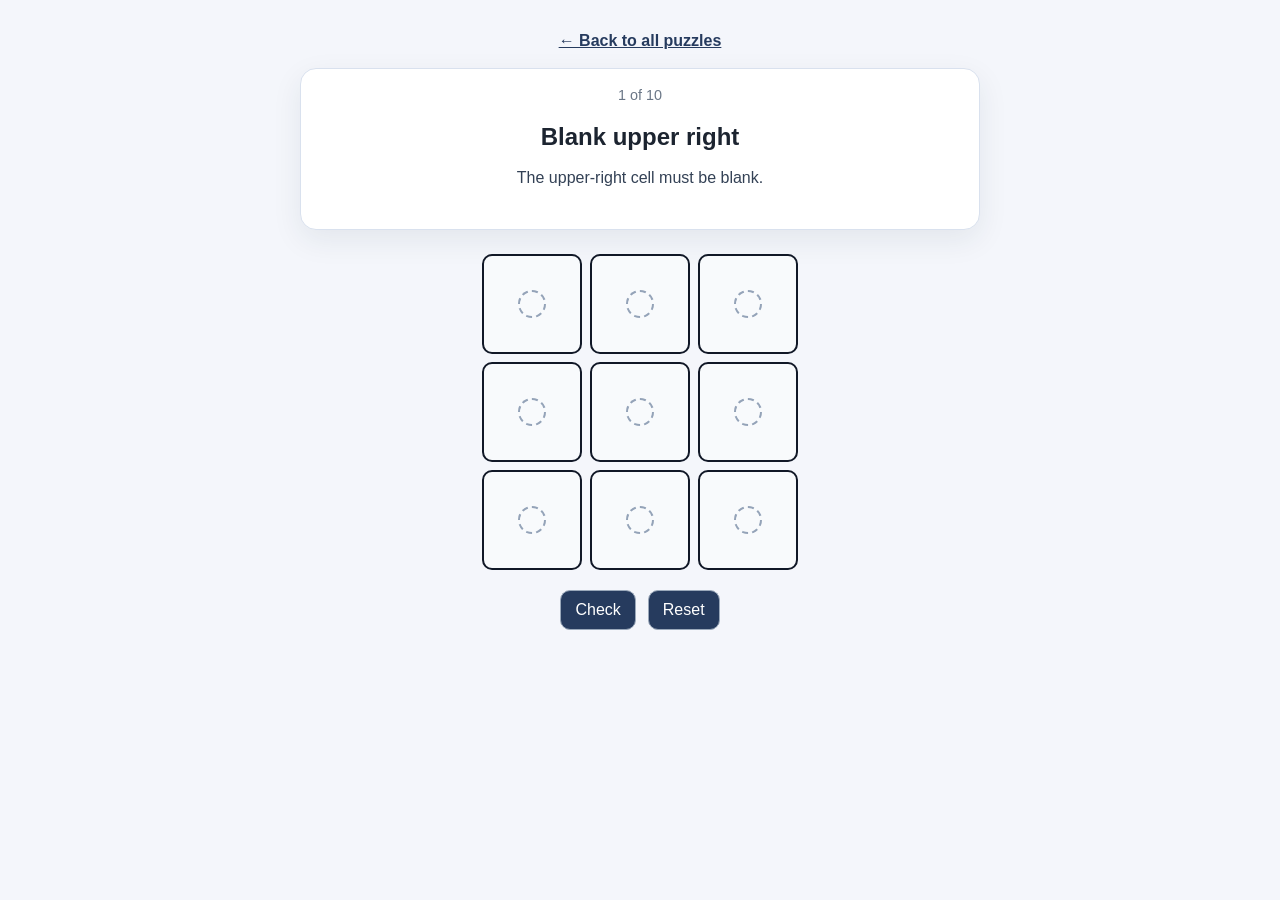
==== puzzle.html @ add0b803 "Separate homepage from puzzle page" ====
<!DOCTYPE html>
<html lang="en">
<head>
  <meta charset="UTF-8">
  <meta name="viewport" content="width=device-width, initial-scale=1.0">
  <title>Logic Puzzle</title>
  <link rel="stylesheet" href="style.css">
</head>
<body>
  <main class="game puzzle-view" aria-labelledby="puzzleTitle">
    <a class="home-link" href="index.html">← Back to all puzzles</a>

    <article class="puzzle-card">
      <p id="puzzleCount" class="puzzle-count"></p>
      <h1 id="puzzleTitle"></h1>
      <p id="rule" class="rule"></p>
    </article>

    <div id="grid" class="grid" aria-label="Logic puzzle grid"></div>

    <div class="actions">
      <button type="button" onclick="checkGrid()">Check</button>
      <button type="button" onclick="resetGrid()">Reset</button>
    </div>
    <p id="result" aria-live="polite"></p>
  </main>

  <script src="script.js"></script>
</body>
</html>
---- style.css ----
* {
  box-sizing: border-box;
}

body {
  min-height: 100vh;
  margin: 0;
  background: #f4f6fb;
  color: #1c2430;
  font-family: Arial, sans-serif;
  text-align: center;
}

.game {
  width: min(92vw, 680px);
  margin: 0 auto;
  padding: 32px 0;
}

h1 {
  margin-bottom: 8px;
}

.intro {
  margin-top: 0;
  color: #526070;
}

.puzzle-list {
  display: grid;
  grid-template-columns: repeat(auto-fit, minmax(210px, 1fr));
  gap: 14px;
  margin-top: 28px;
}

.puzzle-link {
  display: flex;
  min-height: 110px;
  flex-direction: column;
  justify-content: center;
  gap: 8px;
  padding: 18px;
  border: 1px solid #d9e1ee;
  border-radius: 16px;
  background: white;
  color: #1c2430;
  text-decoration: none;
  box-shadow: 0 10px 30px rgba(31, 45, 61, 0.08);
}

.puzzle-link:hover,
.puzzle-link:focus-visible {
  border-color: #365482;
  outline: none;
  transform: translateY(-2px);
}

.puzzle-link span {
  color: #6a7686;
  font-size: 0.9rem;
}

.puzzle-link strong {
  font-size: 1.1rem;
}

.home-link {
  display: inline-block;
  margin-bottom: 18px;
  color: #263b5e;
  font-weight: 700;
}

.puzzle-card {
  margin: 0 auto 24px;
  padding: 18px;
  border: 1px solid #d9e1ee;
  border-radius: 16px;
  background: white;
  box-shadow: 0 10px 30px rgba(31, 45, 61, 0.08);
}

button {
  border: 1px solid #9aa8ba;
  border-radius: 10px;
  padding: 10px 14px;
  background: #263b5e;
  color: white;
  cursor: pointer;
  font: inherit;
}

button:hover,
button:focus-visible {
  background: #365482;
}

.puzzle-count {
  margin: 0;
  color: #6a7686;
  font-size: 0.9rem;
}

.rule {
  min-height: 44px;
  margin-bottom: 0;
  color: #334155;
  line-height: 1.4;
}

.grid {
  display: grid;
  grid-template-columns: repeat(3, 100px);
  justify-content: center;
  gap: 8px;
  margin: 20px auto;
}

.cell {
  width: 100px;
  height: 100px;
  border: 2px solid #111827;
  display: flex;
  align-items: center;
  justify-content: center;
  cursor: pointer;
  padding: 0;
}

.cell:focus-visible {
  outline: 4px solid #ffbf47;
  outline-offset: 2px;
}

.blank {
  background: #f8fafc;
}

.blank::after {
  content: '';
  width: 24px;
  height: 24px;
  border: 2px dashed #94a3b8;
  border-radius: 50%;
}

.white { background: white; }
.gray { background: #9ca3af; }
.black { background: #111827; color: white; }

svg {
  width: 64px;
  height: 64px;
}

.actions {
  display: flex;
  justify-content: center;
  gap: 12px;
}

#result {
  min-height: 28px;
  font-size: 1.25rem;
  font-weight: 700;
}

.valid {
  color: #15803d;
}

.invalid {
  color: #b91c1c;
}
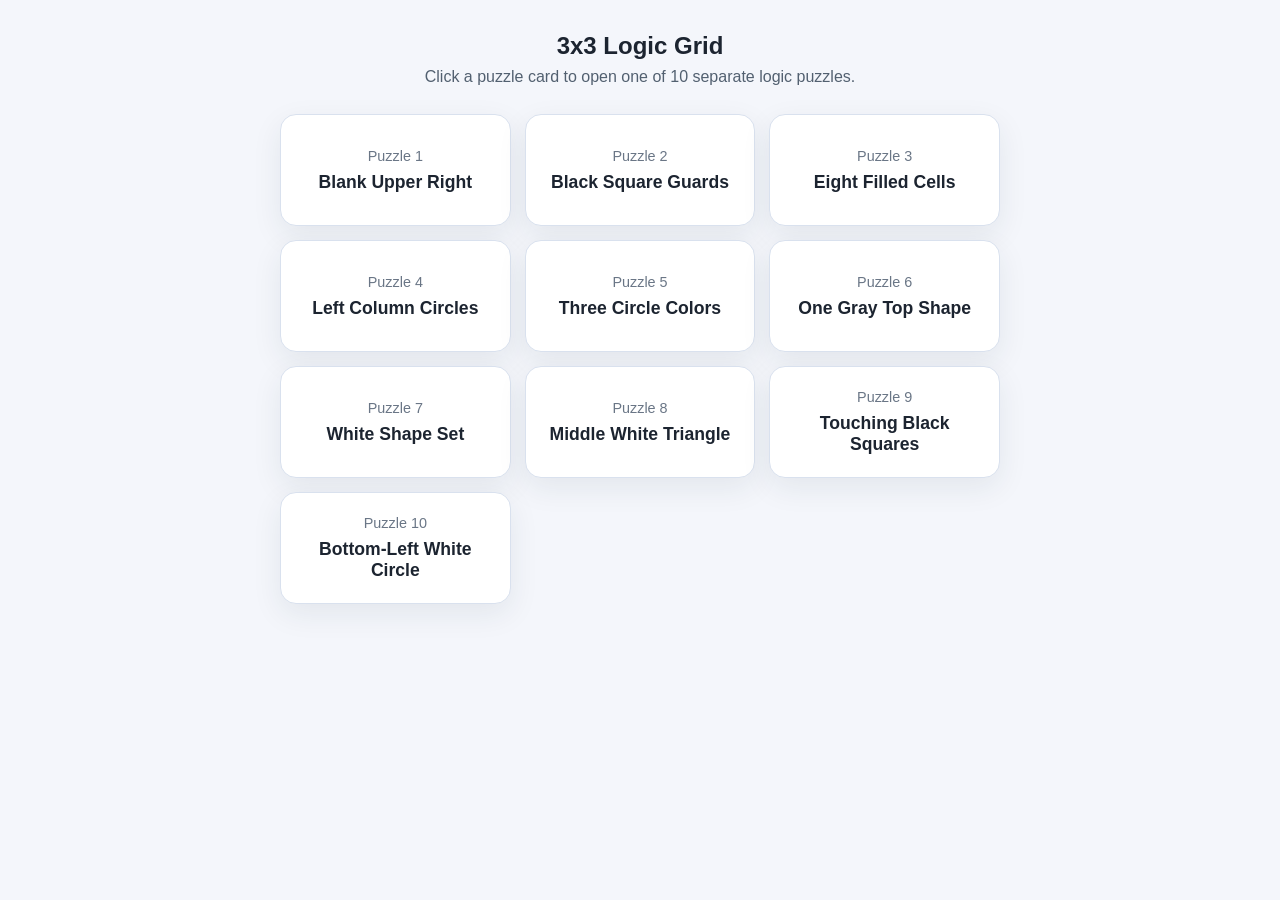
==== commit 5406b1b0: "Replace puzzle dropdown with clickable puzzle cards" ====
--- a/puzzle.html
+++ b/puzzle.html
@@ -3,26 +3,34 @@
 <head>
   <meta charset="UTF-8">
   <meta name="viewport" content="width=device-width, initial-scale=1.0">
-  <title>Logic Puzzle</title>
+  <title>3x3 Logic Grid</title>
   <link rel="stylesheet" href="style.css">
 </head>
 <body>
-  <main class="game puzzle-view" aria-labelledby="puzzleTitle">
-    <a class="home-link" href="index.html">← Back to all puzzles</a>
+  <main class="game">
+    <section id="home" class="home" aria-labelledby="homeTitle">
+      <h1 id="homeTitle">3x3 Logic Grid</h1>
+      <p class="intro">Click a puzzle card to open one of 10 separate logic puzzles.</p>
+      <nav id="puzzleList" class="puzzle-list" aria-label="Puzzle list"></nav>
+    </section>
 
-    <article class="puzzle-card">
-      <p id="puzzleCount" class="puzzle-count"></p>
-      <h1 id="puzzleTitle"></h1>
-      <p id="rule" class="rule"></p>
-    </article>
+    <section id="puzzleView" class="puzzle-view" aria-labelledby="puzzleTitle" hidden>
+      <a class="home-link" href="#">← Back to all puzzles</a>
 
-    <div id="grid" class="grid" aria-label="Logic puzzle grid"></div>
+      <article class="puzzle-card">
+        <p id="puzzleCount" class="puzzle-count"></p>
+        <h1 id="puzzleTitle"></h1>
+        <p id="rule" class="rule"></p>
+      </article>
 
-    <div class="actions">
-      <button type="button" onclick="checkGrid()">Check</button>
-      <button type="button" onclick="resetGrid()">Reset</button>
-    </div>
-    <p id="result" aria-live="polite"></p>
+      <div id="grid" class="grid" aria-label="Logic puzzle grid"></div>
+
+      <div class="actions">
+        <button type="button" onclick="checkGrid()">Check</button>
+        <button type="button" onclick="resetGrid()">Reset</button>
+      </div>
+      <p id="result" aria-live="polite"></p>
+    </section>
   </main>
 
   <script src="script.js"></script>
--- a/style.css
+++ b/style.css
@@ -12,13 +12,13 @@
 }
 
 .game {
-  width: min(92vw, 680px);
+  width: min(92vw, 720px);
   margin: 0 auto;
   padding: 32px 0;
 }
 
 h1 {
-  margin-bottom: 8px;
+  margin: 0 0 8px;
 }
 
 .intro {
@@ -35,7 +35,7 @@
 
 .puzzle-link {
   display: flex;
-  min-height: 110px;
+  min-height: 112px;
   flex-direction: column;
   justify-content: center;
   gap: 8px;
@@ -46,6 +46,7 @@
   color: #1c2430;
   text-decoration: none;
   box-shadow: 0 10px 30px rgba(31, 45, 61, 0.08);
+  transition: border-color 0.15s ease, transform 0.15s ease, box-shadow 0.15s ease;
 }
 
 .puzzle-link:hover,
@@ -53,6 +54,7 @@
   border-color: #365482;
   outline: none;
   transform: translateY(-2px);
+  box-shadow: 0 14px 34px rgba(31, 45, 61, 0.12);
 }
 
 .puzzle-link span {
@@ -96,7 +98,7 @@
 }
 
 .puzzle-count {
-  margin: 0;
+  margin: 0 0 8px;
   color: #6a7686;
   font-size: 0.9rem;
 }
@@ -117,14 +119,14 @@
 }
 
 .cell {
+  display: flex;
   width: 100px;
   height: 100px;
-  border: 2px solid #111827;
-  display: flex;
   align-items: center;
   justify-content: center;
+  padding: 0;
+  border: 2px solid #111827;
   cursor: pointer;
-  padding: 0;
 }
 
 .cell:focus-visible {
@@ -137,16 +139,25 @@
 }
 
 .blank::after {
-  content: '';
   width: 24px;
   height: 24px;
   border: 2px dashed #94a3b8;
   border-radius: 50%;
+  content: '';
 }
 
-.white { background: white; }
-.gray { background: #9ca3af; }
-.black { background: #111827; color: white; }
+.white {
+  background: white;
+}
+
+.gray {
+  background: #9ca3af;
+}
+
+.black {
+  background: #111827;
+  color: white;
+}
 
 svg {
   width: 64px;
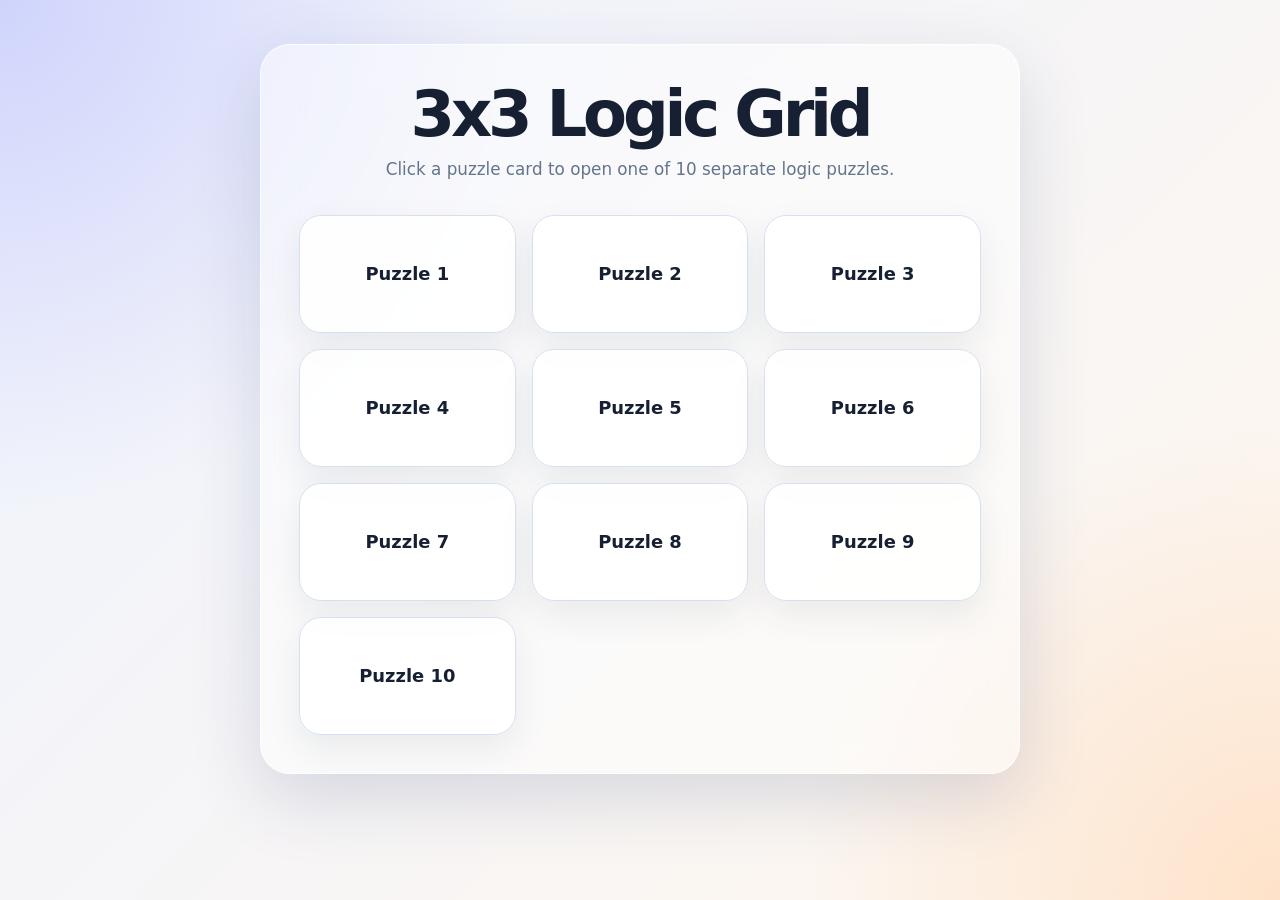
==== commit 40c0f703: "Remove puzzle rule subtitle" ====
--- a/puzzle.html
+++ b/puzzle.html
@@ -20,7 +20,6 @@
       <article class="puzzle-card">
         <p id="puzzleCount" class="puzzle-count"></p>
         <h1 id="puzzleTitle"></h1>
-        <p id="rule" class="rule"></p>
       </article>
 
       <div id="grid" class="grid" aria-label="Logic puzzle grid"></div>
--- a/style.css
+++ b/style.css
@@ -1,3 +1,19 @@
+:root {
+  --bg: #eef3ff;
+  --bg-accent: #fff7ed;
+  --text: #172033;
+  --muted: #64748b;
+  --panel: rgba(255, 255, 255, 0.86);
+  --panel-solid: #ffffff;
+  --line: #d6e0f0;
+  --primary: #3152d4;
+  --primary-dark: #213b9c;
+  --primary-soft: #e7ecff;
+  --success: #15803d;
+  --danger: #b91c1c;
+  --shadow: 0 24px 70px rgba(36, 56, 110, 0.16);
+}
+
 * {
   box-sizing: border-box;
 }
@@ -5,181 +21,266 @@
 body {
   min-height: 100vh;
   margin: 0;
-  background: #f4f6fb;
-  color: #1c2430;
-  font-family: Arial, sans-serif;
+  background:
+    radial-gradient(circle at top left, rgba(99, 102, 241, 0.22), transparent 32rem),
+    radial-gradient(circle at bottom right, rgba(251, 146, 60, 0.2), transparent 30rem),
+    linear-gradient(135deg, var(--bg), var(--bg-accent));
+  color: var(--text);
+  font-family: Inter, ui-sans-serif, system-ui, -apple-system, BlinkMacSystemFont, "Segoe UI", sans-serif;
   text-align: center;
 }
 
+button,
+a {
+  -webkit-tap-highlight-color: transparent;
+}
+
 .game {
-  width: min(92vw, 720px);
+  width: min(92vw, 760px);
   margin: 0 auto;
-  padding: 32px 0;
+  padding: 44px 0;
+}
+
+.home,
+.puzzle-view {
+  border: 1px solid rgba(255, 255, 255, 0.72);
+  border-radius: 30px;
+  background: rgba(255, 255, 255, 0.46);
+  box-shadow: var(--shadow);
+  padding: clamp(22px, 4vw, 38px);
+  backdrop-filter: blur(18px);
 }
 
 h1 {
-  margin: 0 0 8px;
+  margin: 0 0 10px;
+  font-size: clamp(2.1rem, 8vw, 4rem);
+  letter-spacing: -0.065em;
+  line-height: 0.98;
 }
 
 .intro {
-  margin-top: 0;
-  color: #526070;
+  max-width: 520px;
+  margin: 0 auto;
+  color: var(--muted);
+  font-size: 1.05rem;
+  line-height: 1.6;
 }
 
 .puzzle-list {
   display: grid;
   grid-template-columns: repeat(auto-fit, minmax(210px, 1fr));
-  gap: 14px;
-  margin-top: 28px;
+  gap: 16px;
+  margin-top: 32px;
 }
 
 .puzzle-link {
+  position: relative;
   display: flex;
-  min-height: 112px;
+  min-height: 118px;
   flex-direction: column;
   justify-content: center;
   gap: 8px;
-  padding: 18px;
-  border: 1px solid #d9e1ee;
-  border-radius: 16px;
-  background: white;
-  color: #1c2430;
+  overflow: hidden;
+  padding: 20px;
+  border: 1px solid var(--line);
+  border-radius: 22px;
+  background: var(--panel);
+  color: var(--text);
   text-decoration: none;
-  box-shadow: 0 10px 30px rgba(31, 45, 61, 0.08);
-  transition: border-color 0.15s ease, transform 0.15s ease, box-shadow 0.15s ease;
+  box-shadow: 0 14px 34px rgba(31, 45, 61, 0.08);
+  transition: border-color 0.18s ease, transform 0.18s ease, box-shadow 0.18s ease, background 0.18s ease;
+}
+
+.puzzle-link::before {
+  position: absolute;
+  inset: 0;
+  background: linear-gradient(135deg, rgba(49, 82, 212, 0.12), transparent 58%);
+  content: '';
+  opacity: 0;
+  transition: opacity 0.18s ease;
 }
 
 .puzzle-link:hover,
 .puzzle-link:focus-visible {
-  border-color: #365482;
+  border-color: rgba(49, 82, 212, 0.5);
   outline: none;
-  transform: translateY(-2px);
-  box-shadow: 0 14px 34px rgba(31, 45, 61, 0.12);
-}
-
-.puzzle-link span {
-  color: #6a7686;
-  font-size: 0.9rem;
+  transform: translateY(-4px);
+  box-shadow: 0 18px 42px rgba(31, 45, 61, 0.14);
+  background: var(--panel-solid);
+}
+
+.puzzle-link:hover::before,
+.puzzle-link:focus-visible::before {
+  opacity: 1;
 }
 
 .puzzle-link strong {
-  font-size: 1.1rem;
+  position: relative;
+  font-size: 1.12rem;
 }
 
 .home-link {
-  display: inline-block;
-  margin-bottom: 18px;
-  color: #263b5e;
-  font-weight: 700;
+  display: inline-flex;
+  align-items: center;
+  margin-bottom: 20px;
+  border-radius: 999px;
+  color: var(--primary-dark);
+  font-weight: 750;
+  text-decoration: none;
+}
+
+.home-link:hover,
+.home-link:focus-visible {
+  color: var(--primary);
+  outline: none;
+  text-decoration: underline;
+  text-underline-offset: 4px;
 }
 
 .puzzle-card {
-  margin: 0 auto 24px;
-  padding: 18px;
-  border: 1px solid #d9e1ee;
-  border-radius: 16px;
-  background: white;
-  box-shadow: 0 10px 30px rgba(31, 45, 61, 0.08);
+  margin: 0 auto 26px;
+  padding: clamp(20px, 3vw, 28px);
+  border: 1px solid var(--line);
+  border-radius: 24px;
+  background: var(--panel-solid);
+  box-shadow: 0 16px 40px rgba(31, 45, 61, 0.1);
 }
 
 button {
-  border: 1px solid #9aa8ba;
-  border-radius: 10px;
-  padding: 10px 14px;
-  background: #263b5e;
+  border: 0;
+  border-radius: 14px;
+  padding: 12px 18px;
+  background: linear-gradient(135deg, var(--primary), var(--primary-dark));
   color: white;
   cursor: pointer;
   font: inherit;
+  font-weight: 750;
+  box-shadow: 0 12px 24px rgba(49, 82, 212, 0.22);
+  transition: transform 0.15s ease, box-shadow 0.15s ease, filter 0.15s ease;
 }
 
 button:hover,
 button:focus-visible {
-  background: #365482;
+  outline: none;
+  transform: translateY(-2px);
+  filter: brightness(1.05);
+  box-shadow: 0 16px 30px rgba(49, 82, 212, 0.28);
 }
 
 .puzzle-count {
   margin: 0 0 8px;
-  color: #6a7686;
-  font-size: 0.9rem;
-}
-
-.rule {
-  min-height: 44px;
-  margin-bottom: 0;
-  color: #334155;
-  line-height: 1.4;
-}
+  color: var(--primary);
+  font-size: 0.83rem;
+  font-weight: 800;
+  letter-spacing: 0.12em;
+  text-transform: uppercase;
+}
+
 
 .grid {
   display: grid;
-  grid-template-columns: repeat(3, 100px);
-  justify-content: center;
-  gap: 8px;
-  margin: 20px auto;
+  grid-template-columns: repeat(3, minmax(82px, 108px));
+  justify-content: center;
+  gap: 10px;
+  width: fit-content;
+  margin: 22px auto;
+  padding: 12px;
+  border: 1px solid rgba(214, 224, 240, 0.9);
+  border-radius: 26px;
+  background: rgba(255, 255, 255, 0.68);
+  box-shadow: inset 0 1px 0 rgba(255, 255, 255, 0.9), 0 18px 44px rgba(31, 45, 61, 0.11);
 }
 
 .cell {
   display: flex;
-  width: 100px;
-  height: 100px;
+  aspect-ratio: 1;
+  width: clamp(82px, 18vw, 108px);
+  height: auto;
   align-items: center;
   justify-content: center;
   padding: 0;
-  border: 2px solid #111827;
+  border: 1px solid rgba(148, 163, 184, 0.55);
+  border-radius: 18px;
+  background: #f8fafc;
+  box-shadow: inset 0 1px 0 rgba(255, 255, 255, 0.92), 0 10px 24px rgba(15, 23, 42, 0.08);
   cursor: pointer;
 }
 
+.cell:hover,
 .cell:focus-visible {
-  outline: 4px solid #ffbf47;
-  outline-offset: 2px;
+  border-color: rgba(49, 82, 212, 0.58);
+  box-shadow: inset 0 1px 0 rgba(255, 255, 255, 0.92), 0 14px 30px rgba(49, 82, 212, 0.14);
+}
+
+.cell:focus-visible {
+  outline: 4px solid rgba(49, 82, 212, 0.24);
+  outline-offset: 3px;
 }
 
 .blank {
-  background: #f8fafc;
-}
-
-.blank::after {
-  width: 24px;
-  height: 24px;
-  border: 2px dashed #94a3b8;
-  border-radius: 50%;
-  content: '';
-}
-
-.white {
-  background: white;
-}
-
-.gray {
-  background: #9ca3af;
-}
-
+  background: linear-gradient(145deg, #f8fafc, #edf2f7);
+}
+
+.white,
+.gray,
 .black {
-  background: #111827;
-  color: white;
+  background: linear-gradient(145deg, #ffffff, #f3f6fb);
 }
 
 svg {
-  width: 64px;
-  height: 64px;
+  width: 66%;
+  height: 66%;
+  filter: drop-shadow(0 8px 10px rgba(15, 23, 42, 0.12));
 }
 
 .actions {
   display: flex;
   justify-content: center;
   gap: 12px;
+  flex-wrap: wrap;
+}
+
+.actions button:last-child {
+  background: #ffffff;
+  color: var(--primary-dark);
+  border: 1px solid rgba(49, 82, 212, 0.22);
+  box-shadow: 0 10px 22px rgba(31, 45, 61, 0.08);
 }
 
 #result {
-  min-height: 28px;
+  min-height: 32px;
+  margin-bottom: 0;
   font-size: 1.25rem;
-  font-weight: 700;
+  font-weight: 800;
+  text-transform: capitalize;
 }
 
 .valid {
-  color: #15803d;
+  color: var(--success);
 }
 
 .invalid {
-  color: #b91c1c;
-}
+  color: var(--danger);
+}
+
+@media (max-width: 460px) {
+  .game {
+    width: min(94vw, 760px);
+    padding: 18px 0;
+  }
+
+  .home,
+  .puzzle-view {
+    padding: 18px;
+    border-radius: 24px;
+  }
+
+  .grid {
+    gap: 8px;
+    padding: 10px;
+  }
+
+  .cell {
+    border-radius: 14px;
+  }
+}
